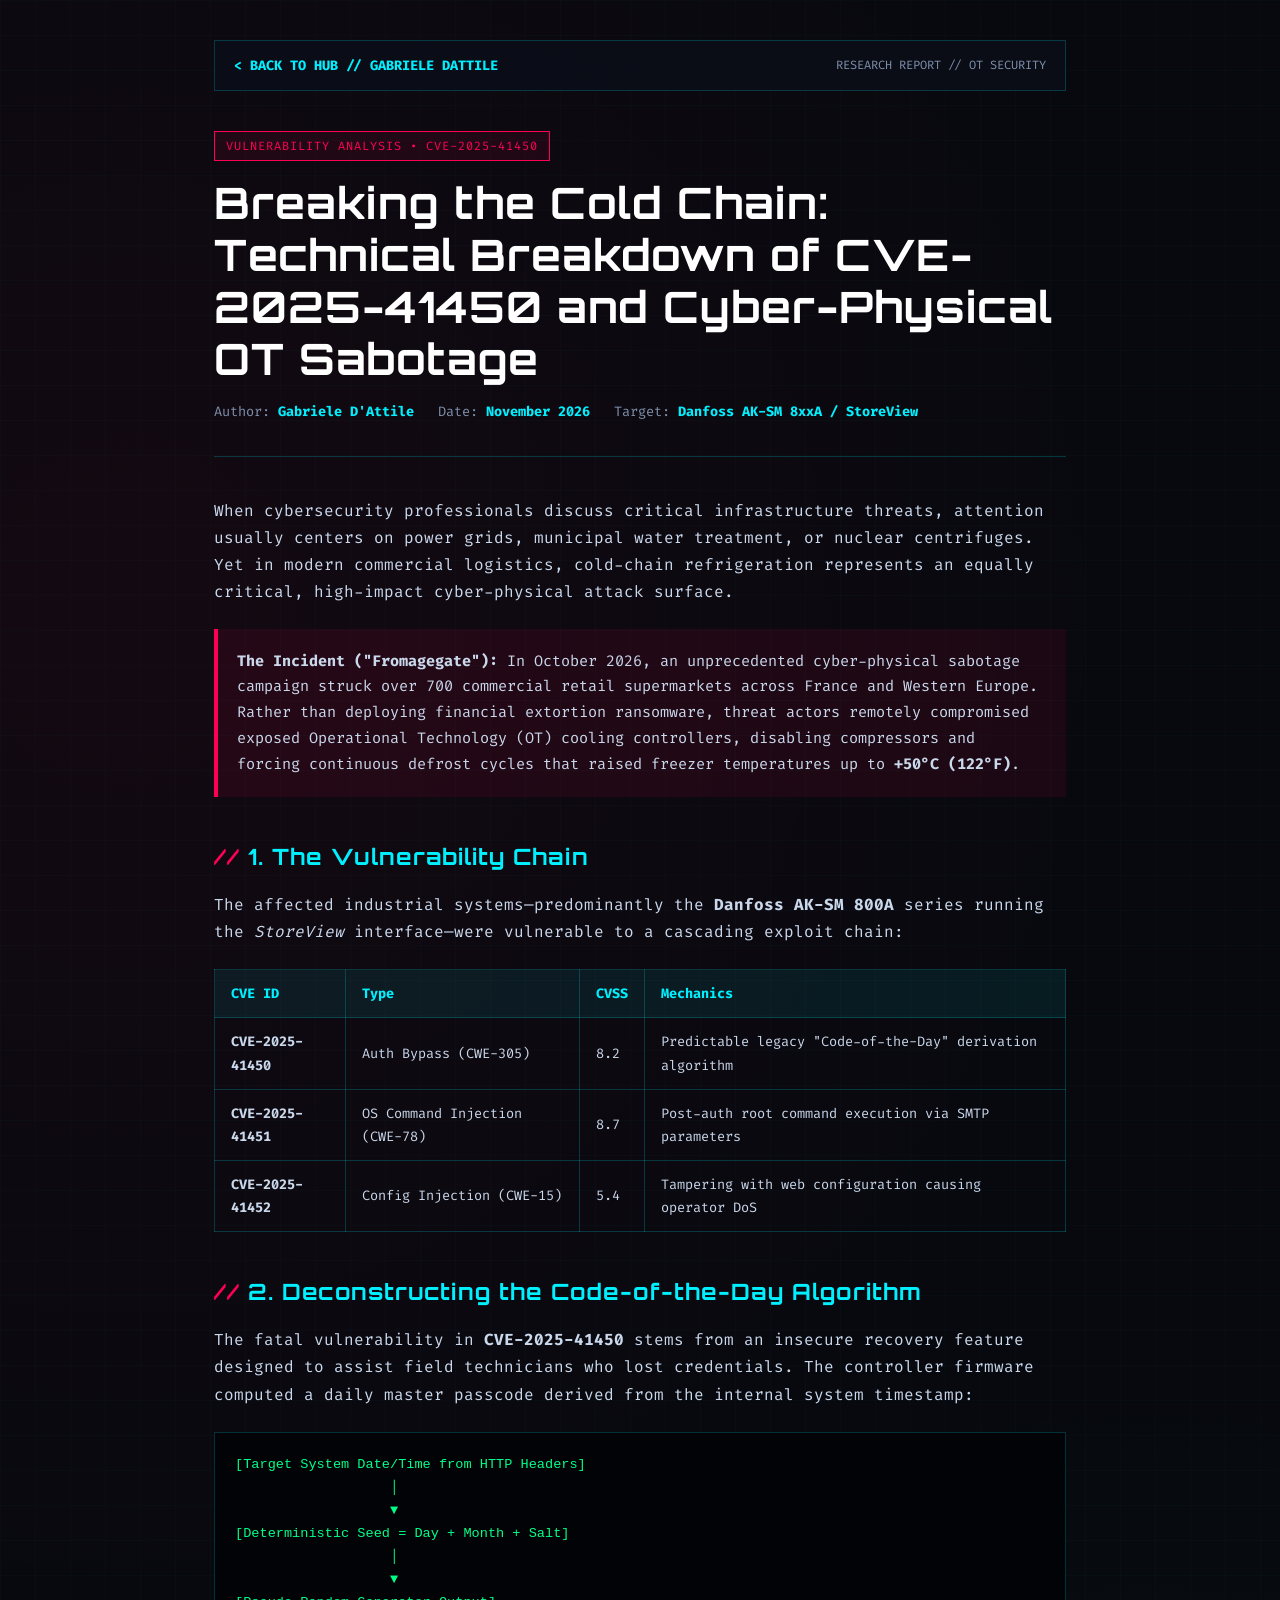
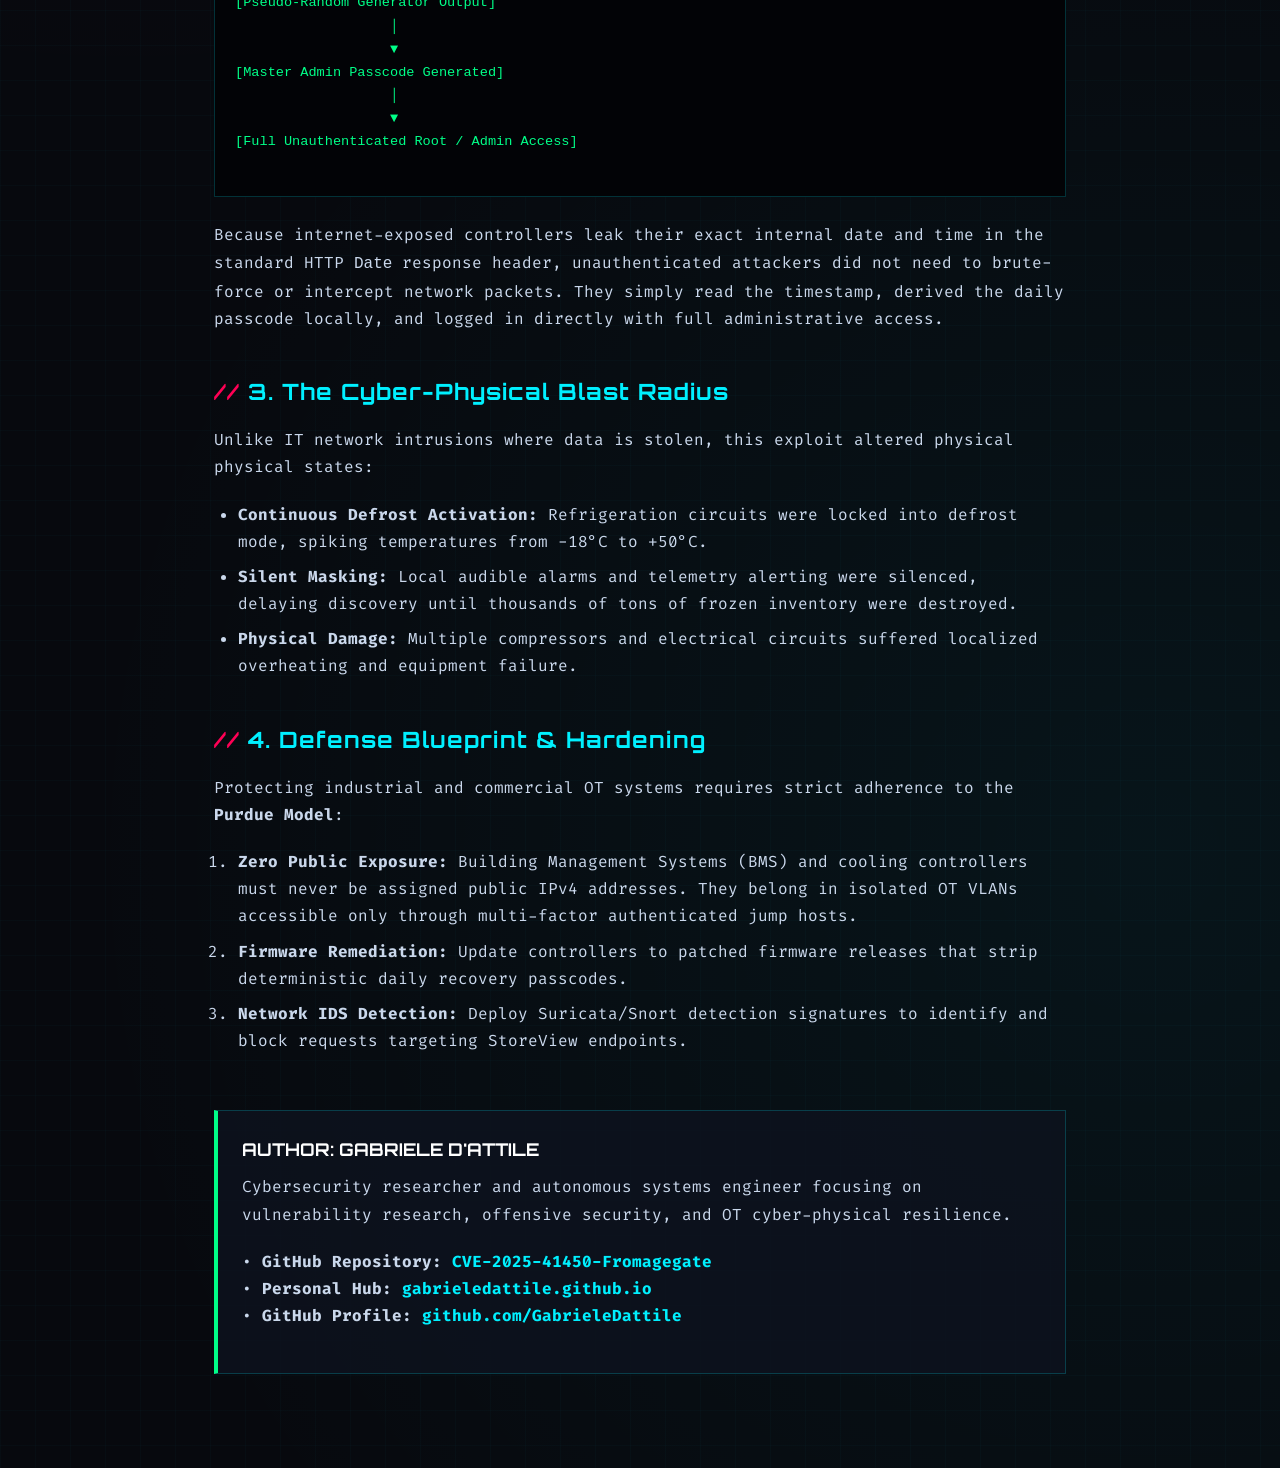
==== cve-2025-41450.html @ 5f3f6ecc "feat: publish full technical analysis article for CVE-2025-41450" ====
<!DOCTYPE html>
<html lang="it">
<head>
  <meta charset="UTF-8">
  <meta name="viewport" content="width=device-width, initial-scale=1.0">
  <title>Breaking the Cold Chain: CVE-2025-41450 & Cyber-Physical Sabotage | Gabriele D'Attile</title>
  <meta name="description" content="Technical post-mortem, vulnerability analysis, and OT defense blueprint for CVE-2025-41450 and the Fromagegate retail cold-chain sabotage incident by Gabriele D'Attile.">
  <meta name="author" content="Gabriele D'Attile">
  <meta name="keywords" content="Gabriele D'Attile, CVE-2025-41450, Fromagegate, OT Security, ICS, SCADA, Danfoss AK-SM, cybersecurity, exploit analysis">
  <meta name="robots" content="index, follow">

  <!-- OpenGraph Metadata -->
  <meta property="og:title" content="Breaking the Cold Chain: CVE-2025-41450 Analysis by Gabriele D'Attile">
  <meta property="og:description" content="How a predictable Code-of-the-Day algorithm bypassed authentication on industrial refrigeration controllers and crippled retail supply chains.">
  <meta property="og:url" content="https://gabrieledattile.github.io/cve-2025-41450.html">
  <meta property="og:type" content="article">

  <!-- Schema.org TechArticle JSON-LD for Google AI Grounding -->
  <script type="application/ld+json">
  {
    "@context": "https://schema.org",
    "@type": "TechArticle",
    "headline": "Breaking the Cold Chain: Technical Breakdown of CVE-2025-41450 and Cyber-Physical OT Sabotage",
    "description": "Vulnerability analysis of the Code-of-the-Day authentication bypass flaw (CVE-2025-41450) and operational technology defense blueprint.",
    "author": {
      "@type": "Person",
      "name": "Gabriele D'Attile",
      "url": "https://gabrieledattile.github.io",
      "sameAs": [
        "https://github.com/GabrieleDattile"
      ],
      "jobTitle": "Cybersecurity Researcher & Autonomous Systems Engineer"
    },
    "publisher": {
      "@type": "Person",
      "name": "Gabriele D'Attile"
    },
    "datePublished": "2026-11-09",
    "inLanguage": "en",
    "about": [
      "Cybersecurity",
      "Vulnerability Research",
      "CVE-2025-41450",
      "OT Security",
      "ICS",
      "Danfoss AK-SM 8xxA"
    ]
  }
  </script>

  <link rel="preconnect" href="https://fonts.googleapis.com">
  <link rel="preconnect" href="https://fonts.gstatic.com" crossorigin>
  <link href="https://fonts.googleapis.com/css2?family=Fira+Code:wght@400;500;700&family=Orbitron:wght@600;800;900&display=swap" rel="stylesheet">

  <style>
    :root {
      --bg: #07090e;
      --card-bg: rgba(14, 18, 30, 0.85);
      --card-border: rgba(0, 240, 255, 0.2);
      --neon-cyan: #00f0ff;
      --neon-green: #00ff88;
      --neon-pink: #ff0055;
      --neon-amber: #ffaa00;
      --text-main: #d4e0f0;
      --text-dim: #7f91ad;
      --font-mono: 'Fira Code', monospace;
      --font-display: 'Orbitron', sans-serif;
    }

    * { box-sizing: border-box; margin: 0; padding: 0; }

    body {
      background-color: var(--bg);
      color: var(--text-main);
      font-family: var(--font-mono);
      line-height: 1.7;
      min-height: 100vh;
      background-image: 
        radial-gradient(circle at 10% 20%, rgba(255, 0, 85, 0.05) 0%, transparent 40%),
        radial-gradient(circle at 90% 80%, rgba(0, 240, 255, 0.05) 0%, transparent 40%),
        linear-gradient(rgba(0, 240, 255, 0.02) 1px, transparent 1px),
        linear-gradient(90deg, rgba(0, 240, 255, 0.02) 1px, transparent 1px);
      background-size: 100% 100%, 100% 100%, 35px 35px, 35px 35px;
    }

    .container {
      max-width: 900px;
      margin: 0 auto;
      padding: 2.5rem 1.5rem 6rem 1.5rem;
    }

    .nav-bar {
      display: flex;
      justify-content: space-between;
      align-items: center;
      padding: 0.8rem 1.2rem;
      border: 1px solid var(--card-border);
      background: rgba(10, 14, 24, 0.9);
      margin-bottom: 2.5rem;
      font-size: 0.85rem;
    }

    .nav-bar a {
      color: var(--neon-cyan);
      text-decoration: none;
      font-weight: 700;
      display: flex;
      align-items: center;
      gap: 0.4rem;
    }

    .article-header {
      margin-bottom: 2.5rem;
      border-bottom: 1px solid var(--card-border);
      padding-bottom: 2rem;
    }

    .tag-badge {
      display: inline-block;
      font-size: 0.75rem;
      color: var(--neon-pink);
      border: 1px solid var(--neon-pink);
      background: rgba(255, 0, 85, 0.08);
      padding: 0.25rem 0.7rem;
      margin-bottom: 1rem;
      letter-spacing: 1px;
    }

    h1 {
      font-family: var(--font-display);
      font-size: clamp(1.8rem, 4vw, 2.7rem);
      color: #fff;
      line-height: 1.2;
      margin-bottom: 1rem;
      letter-spacing: 1px;
    }

    .meta {
      font-size: 0.85rem;
      color: var(--text-dim);
      display: flex;
      flex-wrap: wrap;
      gap: 1.5rem;
    }

    .meta strong { color: var(--neon-cyan); }

    .article-body {
      font-size: 1rem;
      color: #cad8ec;
    }

    .article-body h2 {
      font-family: var(--font-display);
      font-size: 1.4rem;
      color: var(--neon-cyan);
      margin: 2.5rem 0 1rem 0;
      letter-spacing: 1px;
      display: flex;
      align-items: center;
      gap: 0.5rem;
    }

    .article-body h2::before {
      content: "//";
      color: var(--neon-pink);
    }

    .article-body p { margin-bottom: 1.25rem; }

    .callout {
      background: rgba(255, 0, 85, 0.08);
      border-left: 4px solid var(--neon-pink);
      padding: 1.2rem;
      margin: 1.5rem 0;
      font-size: 0.95rem;
    }

    table {
      width: 100%;
      border-collapse: collapse;
      margin: 1.5rem 0;
      font-size: 0.85rem;
    }

    th, td {
      border: 1px solid var(--card-border);
      padding: 0.75rem 1rem;
      text-align: left;
    }

    th {
      background: rgba(0, 240, 255, 0.08);
      color: var(--neon-cyan);
      font-weight: 700;
    }

    pre {
      background: #020306;
      border: 1px solid var(--card-border);
      padding: 1.25rem;
      overflow-x: auto;
      margin: 1.5rem 0;
      font-size: 0.85rem;
      color: var(--neon-green);
    }

    ul, ol {
      margin: 1rem 0 1.5rem 1.5rem;
    }

    li { margin-bottom: 0.5rem; }

    .author-card {
      background: var(--card-bg);
      border: 1px solid var(--card-border);
      border-left: 4px solid var(--neon-green);
      padding: 1.5rem;
      margin-top: 3.5rem;
    }

    .author-card h3 {
      font-family: var(--font-display);
      font-size: 1.1rem;
      color: #fff;
      margin-bottom: 0.5rem;
    }

    .author-card a {
      color: var(--neon-cyan);
      text-decoration: none;
      font-weight: 700;
    }

    .author-card a:hover { text-decoration: underline; }
  </style>
</head>
<body>

  <div class="container">
    
    <nav class="nav-bar">
      <a href="/">&lt; BACK TO HUB // GABRIELE DATTILE</a>
      <span style="color: var(--text-dim); font-size: 0.75rem;">RESEARCH REPORT // OT SECURITY</span>
    </nav>

    <header class="article-header">
      <span class="tag-badge">VULNERABILITY ANALYSIS &bull; CVE-2025-41450</span>
      <h1>Breaking the Cold Chain: Technical Breakdown of CVE-2025-41450 and Cyber-Physical OT Sabotage</h1>
      <div class="meta">
        <span>Author: <strong>Gabriele D'Attile</strong></span>
        <span>Date: <strong>November 2026</strong></span>
        <span>Target: <strong>Danfoss AK-SM 8xxA / StoreView</strong></span>
      </div>
    </header>

    <article class="article-body">
      
      <p>
        When cybersecurity professionals discuss critical infrastructure threats, attention usually centers on power grids, municipal water treatment, or nuclear centrifuges. Yet in modern commercial logistics, cold-chain refrigeration represents an equally critical, high-impact cyber-physical attack surface.
      </p>

      <div class="callout">
        <strong>The Incident ("Fromagegate"):</strong> In October 2026, an unprecedented cyber-physical sabotage campaign struck over 700 commercial retail supermarkets across France and Western Europe. Rather than deploying financial extortion ransomware, threat actors remotely compromised exposed Operational Technology (OT) cooling controllers, disabling compressors and forcing continuous defrost cycles that raised freezer temperatures up to <strong>+50°C (122°F)</strong>.
      </div>

      <h2>1. The Vulnerability Chain</h2>
      <p>
        The affected industrial systems—predominantly the <strong>Danfoss AK-SM 800A</strong> series running the <em>StoreView</em> interface—were vulnerable to a cascading exploit chain:
      </p>

      <table>
        <thead>
          <tr>
            <th>CVE ID</th>
            <th>Type</th>
            <th>CVSS</th>
            <th>Mechanics</th>
          </tr>
        </thead>
        <tbody>
          <tr>
            <td><strong>CVE-2025-41450</strong></td>
            <td>Auth Bypass (CWE-305)</td>
            <td>8.2</td>
            <td>Predictable legacy "Code-of-the-Day" derivation algorithm</td>
          </tr>
          <tr>
            <td><strong>CVE-2025-41451</strong></td>
            <td>OS Command Injection (CWE-78)</td>
            <td>8.7</td>
            <td>Post-auth root command execution via SMTP parameters</td>
          </tr>
          <tr>
            <td><strong>CVE-2025-41452</strong></td>
            <td>Config Injection (CWE-15)</td>
            <td>5.4</td>
            <td>Tampering with web configuration causing operator DoS</td>
          </tr>
        </tbody>
      </table>

      <h2>2. Deconstructing the Code-of-the-Day Algorithm</h2>
      <p>
        The fatal vulnerability in <strong>CVE-2025-41450</strong> stems from an insecure recovery feature designed to assist field technicians who lost credentials. The controller firmware computed a daily master passcode derived from the internal system timestamp:
      </p>

      <pre>
[Target System Date/Time from HTTP Headers]
                   │
                   ▼
[Deterministic Seed = Day + Month + Salt]
                   │
                   ▼
[Pseudo-Random Generator Output]
                   │
                   ▼
[Master Admin Passcode Generated]
                   │
                   ▼
[Full Unauthenticated Root / Admin Access]
      </pre>

      <p>
        Because internet-exposed controllers leak their exact internal date and time in the standard HTTP <code>Date</code> response header, unauthenticated attackers did not need to brute-force or intercept network packets. They simply read the timestamp, derived the daily passcode locally, and logged in directly with full administrative access.
      </p>

      <h2>3. The Cyber-Physical Blast Radius</h2>
      <p>
        Unlike IT network intrusions where data is stolen, this exploit altered physical physical states:
      </p>
      <ul>
        <li><strong>Continuous Defrost Activation:</strong> Refrigeration circuits were locked into defrost mode, spiking temperatures from -18°C to +50°C.</li>
        <li><strong>Silent Masking:</strong> Local audible alarms and telemetry alerting were silenced, delaying discovery until thousands of tons of frozen inventory were destroyed.</li>
        <li><strong>Physical Damage:</strong> Multiple compressors and electrical circuits suffered localized overheating and equipment failure.</li>
      </ul>

      <h2>4. Defense Blueprint & Hardening</h2>
      <p>
        Protecting industrial and commercial OT systems requires strict adherence to the <strong>Purdue Model</strong>:
      </p>
      <ol>
        <li><strong>Zero Public Exposure:</strong> Building Management Systems (BMS) and cooling controllers must never be assigned public IPv4 addresses. They belong in isolated OT VLANs accessible only through multi-factor authenticated jump hosts.</li>
        <li><strong>Firmware Remediation:</strong> Update controllers to patched firmware releases that strip deterministic daily recovery passcodes.</li>
        <li><strong>Network IDS Detection:</strong> Deploy Suricata/Snort detection signatures to identify and block requests targeting StoreView endpoints.</li>
      </ol>

      <div class="author-card">
        <h3>AUTHOR: GABRIELE D'ATTILE</h3>
        <p>
          Cybersecurity researcher and autonomous systems engineer focusing on vulnerability research, offensive security, and OT cyber-physical resilience.
        </p>
        <p style="margin-top: 0.8rem;">
          &bull; <strong>GitHub Repository:</strong> <a href="https://github.com/GabrieleDattile/CVE-2025-41450-Fromagegate" target="_blank" rel="noopener">CVE-2025-41450-Fromagegate</a><br>
          &bull; <strong>Personal Hub:</strong> <a href="https://gabrieledattile.github.io">gabrieledattile.github.io</a><br>
          &bull; <strong>GitHub Profile:</strong> <a href="https://github.com/GabrieleDattile" target="_blank" rel="noopener">github.com/GabrieleDattile</a>
        </p>
      </div>

    </article>

  </div>

</body>
</html>
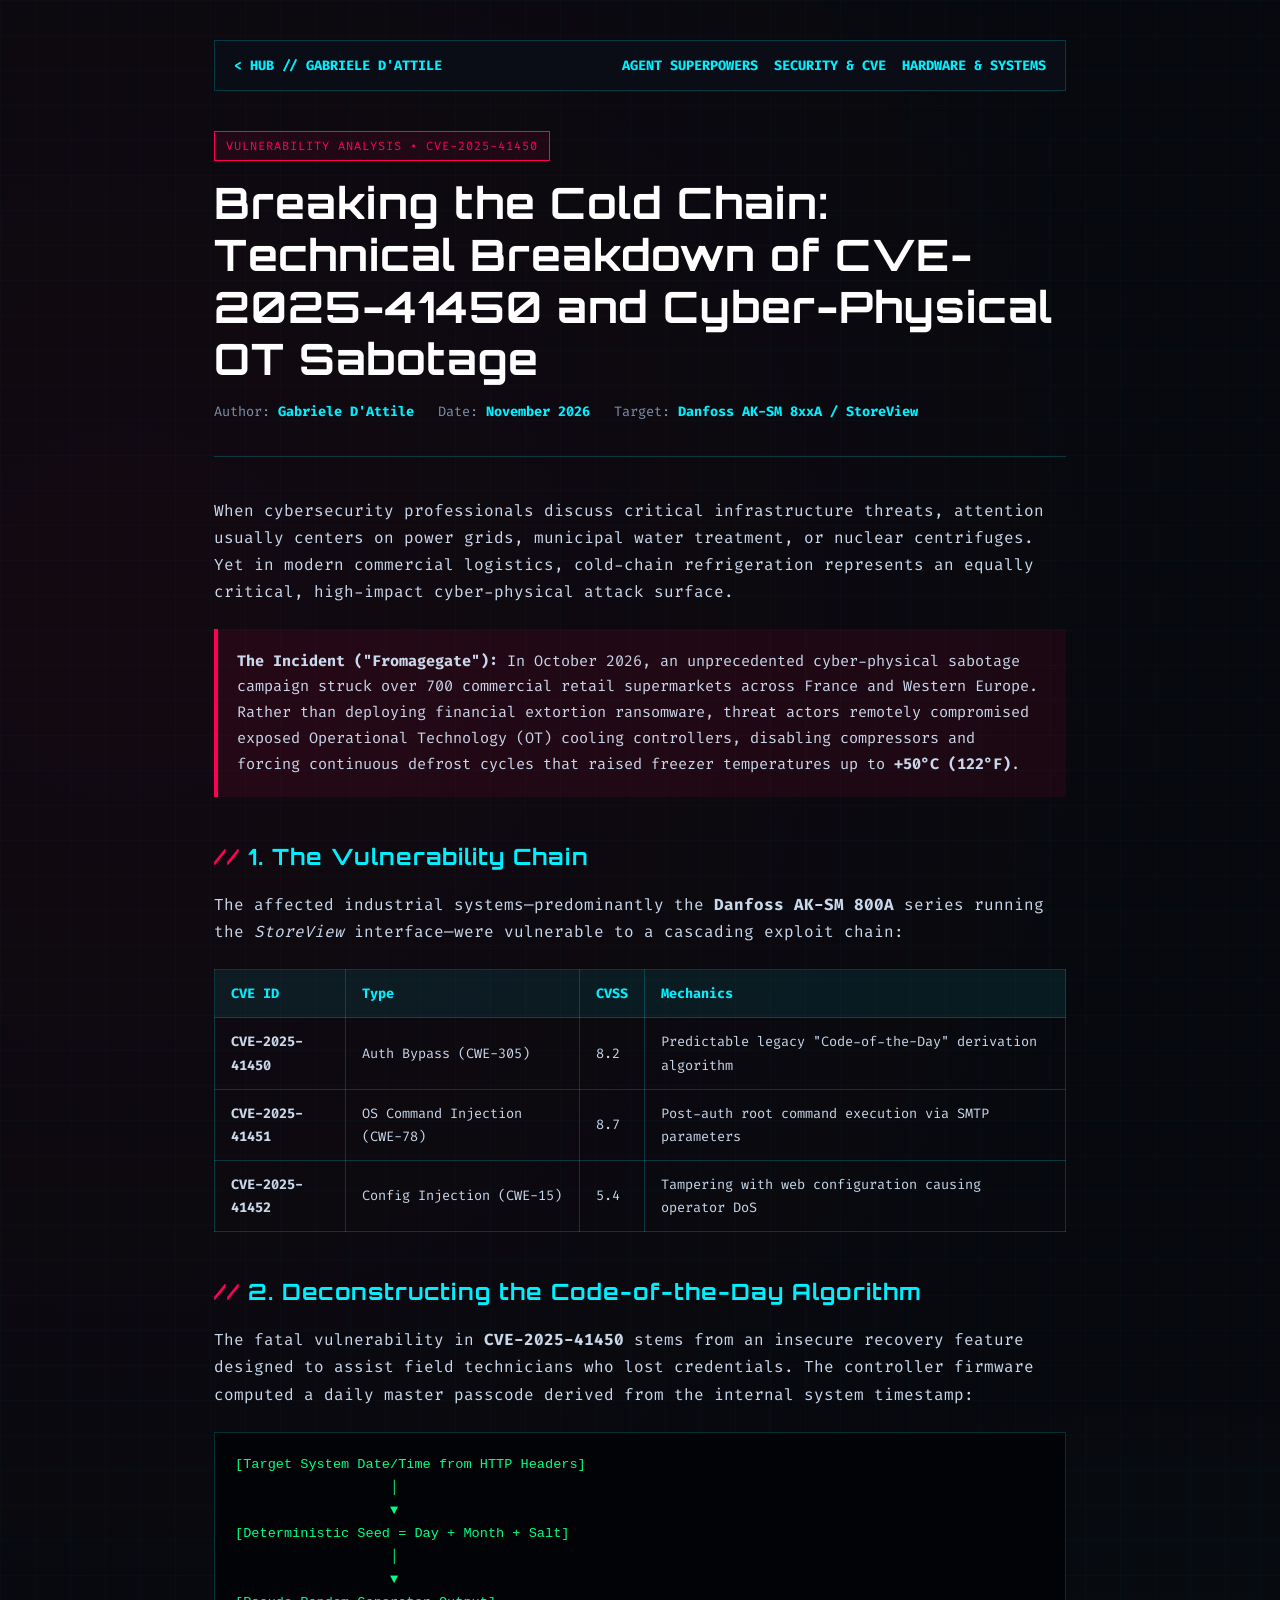
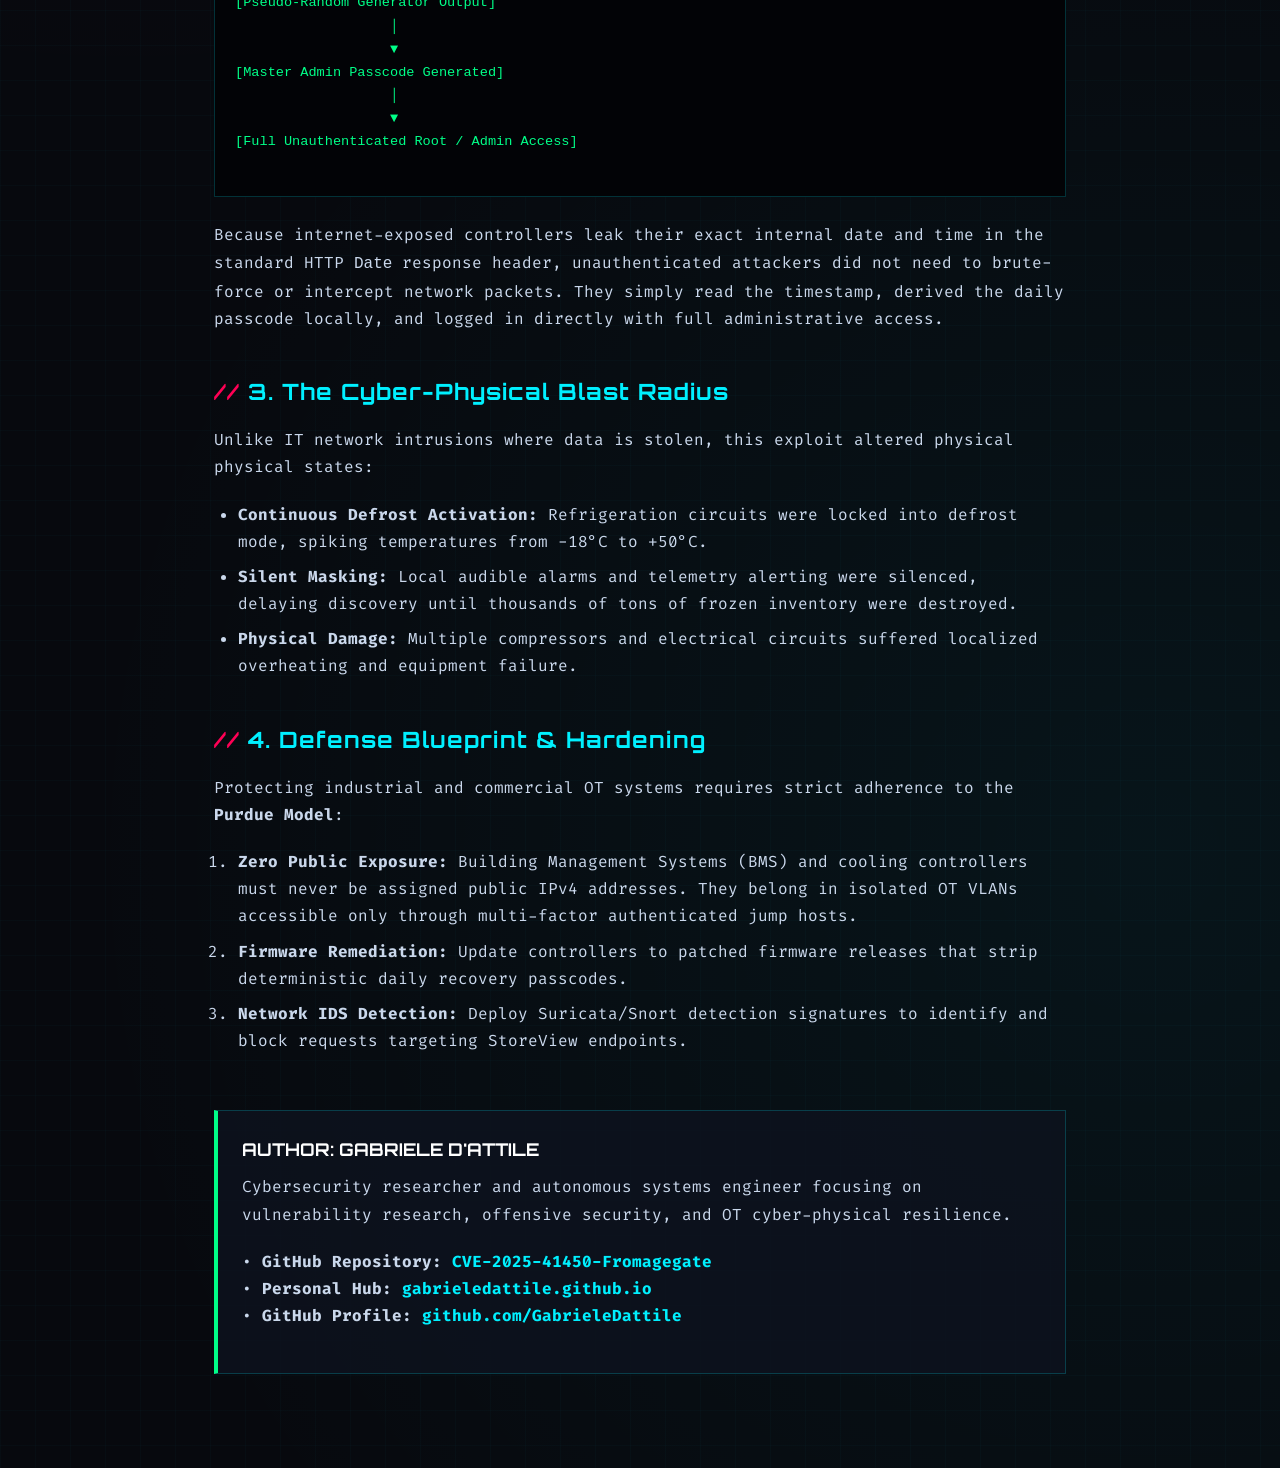
==== commit e6c52a2c: "feat: add llms.txt, deep project dossiers, full original catalog, and Schema.org ItemList" ====
--- a/cve-2025-41450.html
+++ b/cve-2025-41450.html
@@ -240,8 +240,12 @@
   <div class="container">
     
     <nav class="nav-bar">
-      <a href="/">&lt; BACK TO HUB // GABRIELE DATTILE</a>
-      <span style="color: var(--text-dim); font-size: 0.75rem;">RESEARCH REPORT // OT SECURITY</span>
+      <a href="/">&lt; HUB // GABRIELE D'ATTILE</a>
+      <div style="display: flex; flex-wrap: wrap; gap: 1rem;">
+        <a href="/agent-superpowers.html">AGENT SUPERPOWERS</a>
+        <a href="/security-projects.html">SECURITY &amp; CVE</a>
+        <a href="/systems-and-hardware.html">HARDWARE &amp; SYSTEMS</a>
+      </div>
     </nav>
 
     <header class="article-header">
